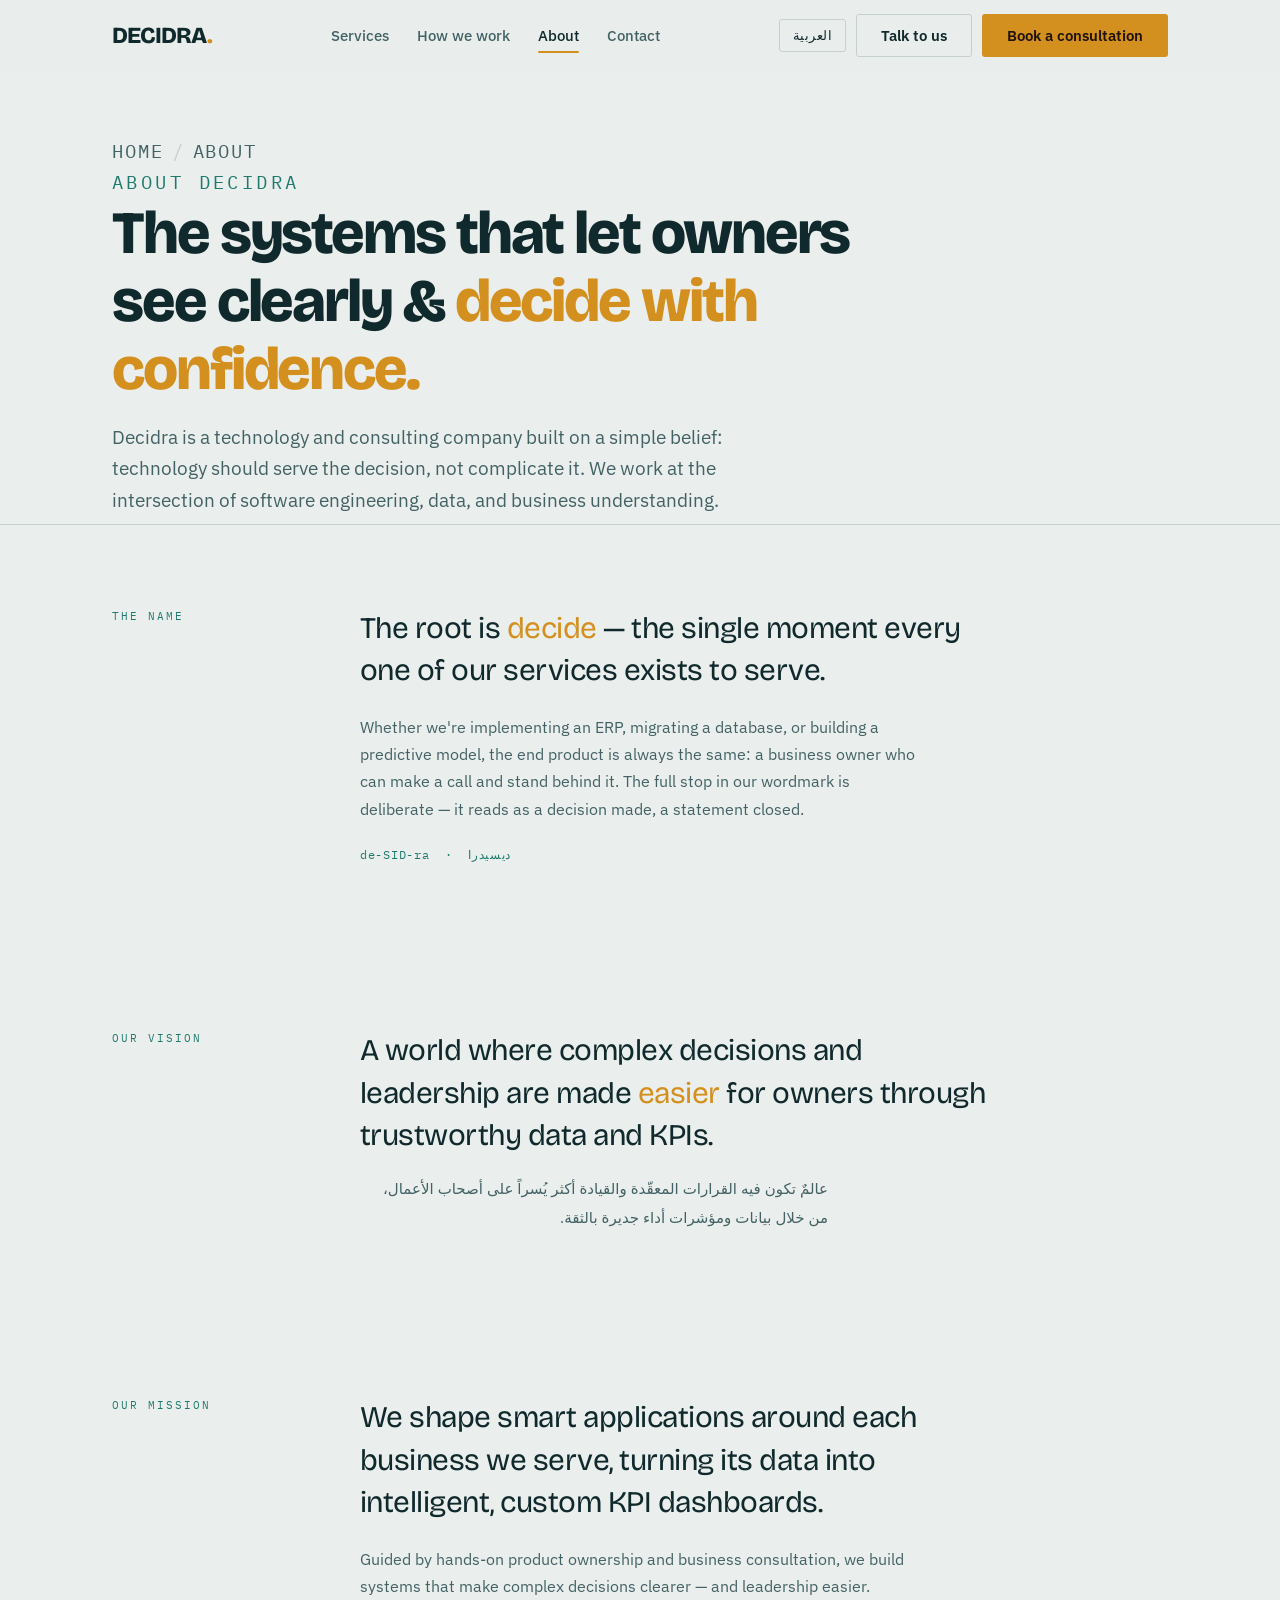
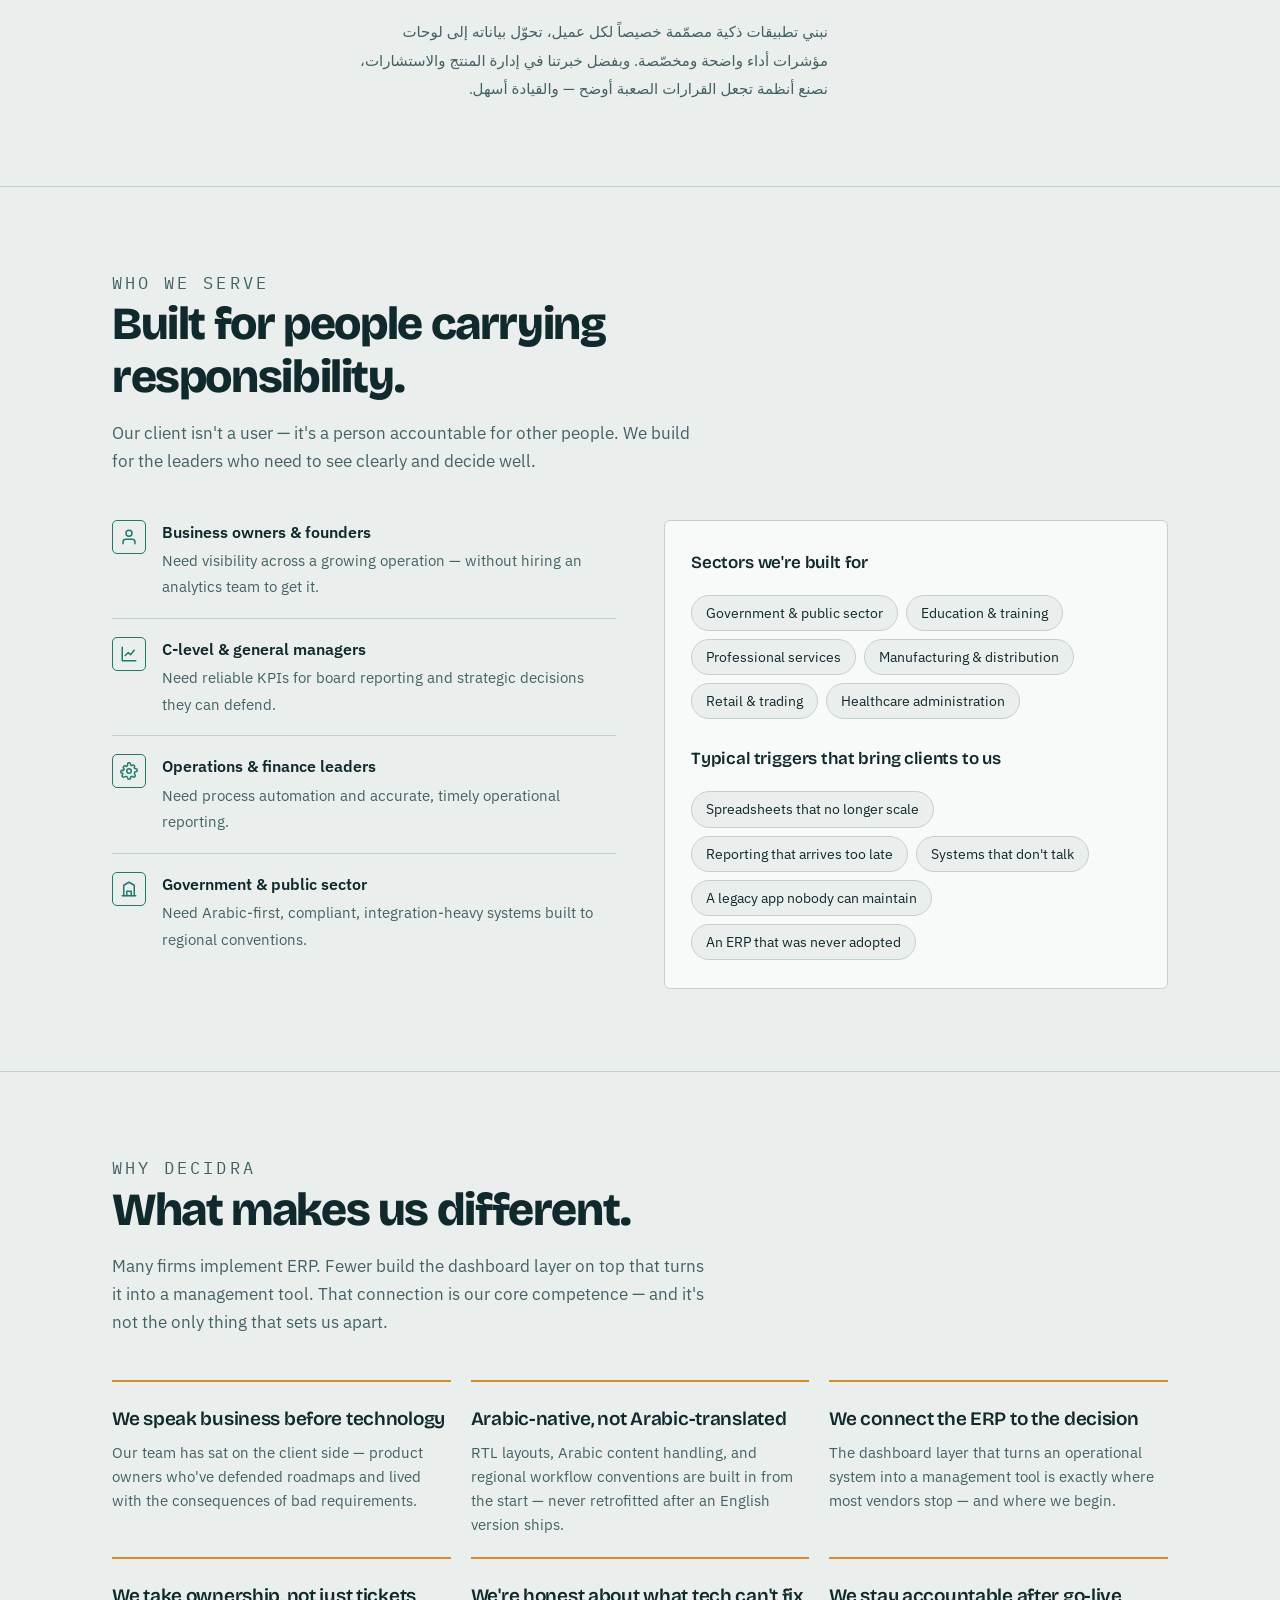
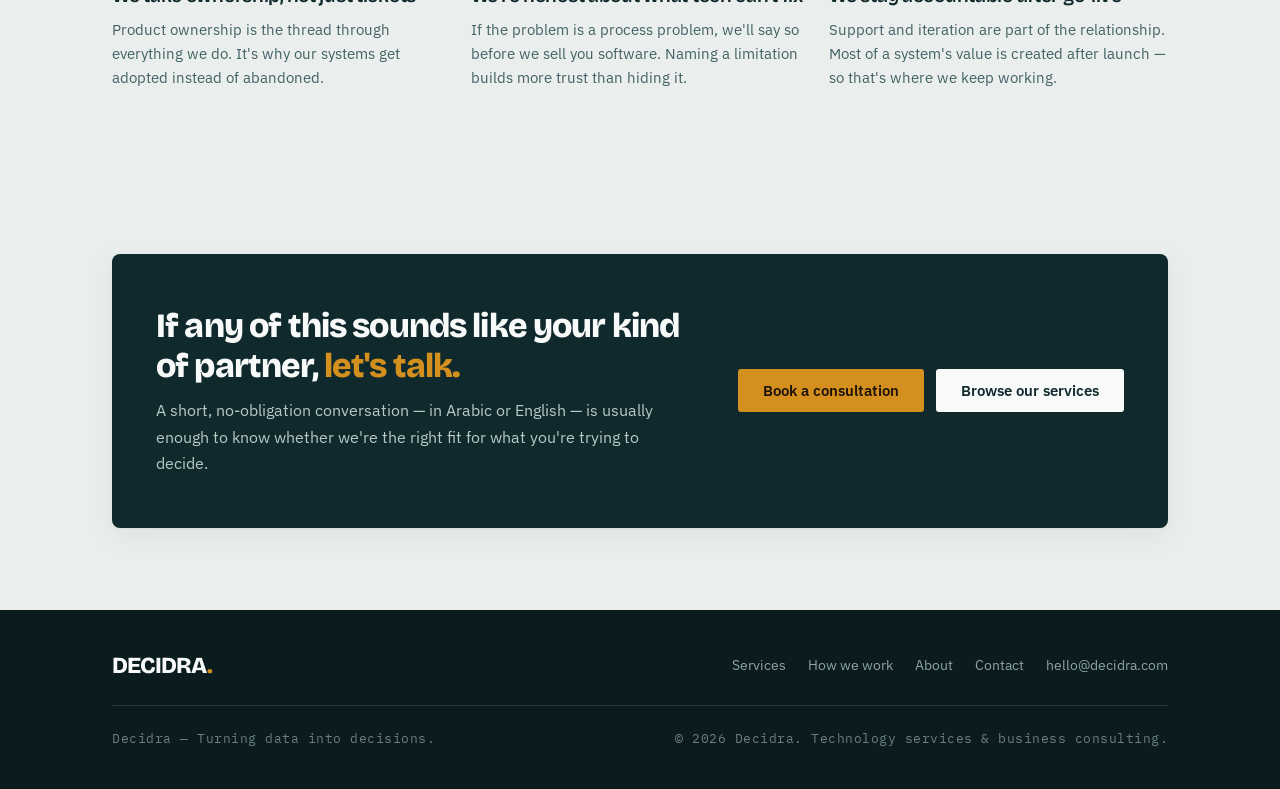
==== about.html @ bab55244 "Add files via upload" ====
<!DOCTYPE html>
<html lang="en">
<head>
<meta charset="utf-8">
<meta name="viewport" content="width=device-width, initial-scale=1">
<title>About — Decidra</title>
<meta name="description" content="Who Decidra is: our name, vision, and mission; the leaders we serve; and what makes us different. Built on a simple belief — technology should serve the decision, not complicate it.">
<meta name="theme-color" content="#10292C">
<script>(function(){try{if(localStorage.getItem('decidra-lang')==='ar'){document.documentElement.lang='ar';document.documentElement.dir='rtl';}}catch(e){}})();</script>
<link rel="preconnect" href="https://fonts.googleapis.com">
<link rel="preconnect" href="https://fonts.gstatic.com" crossorigin>
<link href="https://fonts.googleapis.com/css2?family=Bricolage+Grotesque:opsz,wght@12..96,400;12..96,600;12..96,800&family=IBM+Plex+Mono:wght@400;500&family=IBM+Plex+Sans:wght@400;500;600&family=IBM+Plex+Sans+Arabic:wght@400;500;600;700&display=swap" rel="stylesheet">
<link rel="icon" href="data:image/svg+xml,%3Csvg xmlns='http://www.w3.org/2000/svg' viewBox='0 0 32 32'%3E%3Crect width='32' height='32' rx='6' fill='%2310292C'/%3E%3Ctext x='7' y='23' font-family='Georgia,serif' font-weight='700' font-size='20' fill='%23F8FAF9'%3ED%3C/text%3E%3Ccircle cx='24' cy='20' r='3' fill='%23D4901E'/%3E%3C/svg%3E">
<link rel="stylesheet" href="assets/css/style.css">
</head>
<body>

<a class="skip" href="#main" data-i18n="skip">Skip to content</a>

<nav class="nav" id="nav">
  <div class="nav-inner">
    <a class="brand" href="index.html" aria-label="Decidra home">DECIDRA<span>.</span></a>
    <div class="nav-links" id="navLinks">
      <a href="services.html" data-i18n="nav.services">Services</a>
      <a href="how-we-work.html" data-i18n="nav.how">How we work</a>
      <a href="about.html" aria-current="page" data-i18n="nav.about">About</a>
      <a href="contact.html" data-i18n="nav.contact">Contact</a>
    </div>
    <div class="nav-cta">
      <button class="lang-toggle" id="langToggle" type="button" aria-label="Switch language — تبديل اللغة">العربية</button>
      <a class="btn btn-ghost" href="contact.html" data-i18n="nav.talk">Talk to us</a>
      <a class="btn btn-primary" href="contact.html" data-i18n="nav.book">Book a consultation</a>
      <button class="nav-toggle" id="navToggle" aria-label="Toggle menu" aria-expanded="false">
        <svg viewBox="0 0 24 24" fill="none" stroke="currentColor" stroke-width="2" stroke-linecap="round"><line x1="4" y1="7" x2="20" y2="7"/><line x1="4" y1="12" x2="20" y2="12"/><line x1="4" y1="17" x2="20" y2="17"/></svg>
      </button>
    </div>
  </div>
</nav>

<main id="main">

<header class="pagehead">
  <div class="wrap">
    <p class="crumbs"><a href="index.html" data-i18n="nav.home">Home</a><span class="sep">/</span><span data-i18n="about.crumb">About</span></p>
    <p class="eyebrow" data-i18n="about.eyebrow">About Decidra</p>
    <h1 data-i18n="about.h1">The systems that let owners see clearly &amp; <span>decide with confidence.</span></h1>
    <p data-i18n="about.p">Decidra is a technology and consulting company built on a simple belief: technology should serve the decision, not complicate it. We work at the intersection of software engineering, data, and business understanding.</p>
  </div>
</header>

<!-- THE NAME -->
<section class="sec">
  <div class="wrap">
    <div class="statement-grid">
      <p class="eyebrow reveal" data-i18n="name.eyebrow">The name</p>
      <div class="reveal">
        <p class="statement-text" data-i18n="name.stmt">The root is <em>decide</em> — the single moment every one of our services exists to serve.</p>
        <p class="statement-body" data-i18n="name.body">Whether we're implementing an ERP, migrating a database, or building a predictive model, the end product is always the same: a business owner who can make a call and stand behind it. The full stop in our wordmark is deliberate — it reads as a decision made, a statement closed.</p>
        <p class="statement-body" style="font-family:var(--mono);font-size:12px;letter-spacing:.06em;color:var(--teal);" data-i18n="name.pron">de-SID-ra &nbsp;·&nbsp; ديسيدرا</p>
      </div>
    </div>
  </div>
</section>

<!-- VISION -->
<section class="sec no-top">
  <div class="wrap">
    <div class="statement-grid">
      <p class="eyebrow reveal" data-i18n="vision.eyebrow">Our vision</p>
      <div class="reveal">
        <p class="statement-text" data-i18n="vision.stmt">A world where complex decisions and leadership are made <em>easier</em> for owners through trustworthy data and KPIs.</p>
        <p class="statement-ar" dir="auto" data-i18n="vision.alt">عالمٌ تكون فيه القرارات المعقّدة والقيادة أكثر يُسراً على أصحاب الأعمال، من خلال بيانات ومؤشرات أداء جديرة بالثقة.</p>
      </div>
    </div>
  </div>
</section>

<!-- MISSION -->
<section class="sec no-top">
  <div class="wrap">
    <div class="statement-grid">
      <p class="eyebrow reveal" data-i18n="mission.eyebrow">Our mission</p>
      <div class="reveal">
        <p class="statement-text" data-i18n="mission.stmt">We shape smart applications around each business we serve, turning its data into intelligent, custom KPI dashboards.</p>
        <p class="statement-body" data-i18n="mission.body">Guided by hands-on product ownership and business consultation, we build systems that make complex decisions clearer — and leadership easier.</p>
        <p class="statement-ar" dir="auto" data-i18n="mission.alt">نبني تطبيقات ذكية مصمّمة خصيصاً لكل عميل، تحوّل بياناته إلى لوحات مؤشرات أداء واضحة ومخصّصة. وبفضل خبرتنا في إدارة المنتج والاستشارات، نصنع أنظمة تجعل القرارات الصعبة أوضح — والقيادة أسهل.</p>
      </div>
    </div>
  </div>
</section>

<!-- WHO WE SERVE -->
<section class="sec" id="who">
  <div class="wrap">
    <div class="sec-head reveal">
      <p class="eyebrow" data-i18n="who.eyebrow">Who we serve</p>
      <h2 data-i18n="who.h2">Built for people carrying responsibility.</h2>
      <p data-i18n="who.p">Our client isn't a user — it's a person accountable for other people. We build for the leaders who need to see clearly and decide well.</p>
    </div>
    <div class="serve-grid">
      <ul class="serve-list reveal">
        <li>
          <span class="ic"><svg viewBox="0 0 24 24" fill="none" stroke="currentColor" stroke-width="2" stroke-linecap="round" stroke-linejoin="round"><path d="M20 21v-2a4 4 0 0 0-4-4H8a4 4 0 0 0-4 4v2"/><circle cx="12" cy="7" r="4"/></svg></span>
          <div><b data-i18n="who.o1t">Business owners &amp; founders</b><span data-i18n="who.o1d">Need visibility across a growing operation — without hiring an analytics team to get it.</span></div>
        </li>
        <li>
          <span class="ic"><svg viewBox="0 0 24 24" fill="none" stroke="currentColor" stroke-width="2" stroke-linecap="round" stroke-linejoin="round"><path d="M3 3v18h18"/><path d="M7 14l4-4 3 3 5-6"/></svg></span>
          <div><b data-i18n="who.o2t">C-level &amp; general managers</b><span data-i18n="who.o2d">Need reliable KPIs for board reporting and strategic decisions they can defend.</span></div>
        </li>
        <li>
          <span class="ic"><svg viewBox="0 0 24 24" fill="none" stroke="currentColor" stroke-width="2" stroke-linecap="round" stroke-linejoin="round"><circle cx="12" cy="12" r="3"/><path d="M19.4 15a1.65 1.65 0 0 0 .33 1.82l.06.06a2 2 0 1 1-2.83 2.83l-.06-.06a1.65 1.65 0 0 0-2.82 1.17V21a2 2 0 0 1-4 0v-.09A1.65 1.65 0 0 0 8 19.4a1.65 1.65 0 0 0-1.82.33l-.06.06a2 2 0 1 1-2.83-2.83l.06-.06A1.65 1.65 0 0 0 3.6 15H3a2 2 0 0 1 0-4h.09A1.65 1.65 0 0 0 5 8.4l-.06.06a2 2 0 1 1 2.83-2.83l.06.06A1.65 1.65 0 0 0 10 3.6V3a2 2 0 0 1 4 0v.09a1.65 1.65 0 0 0 2.18 1.52l-.06-.06a2 2 0 1 1 2.83 2.83l-.06.06A1.65 1.65 0 0 0 20.4 9H21a2 2 0 0 1 0 4h-.09a1.65 1.65 0 0 0-1.51 1z"/></svg></span>
          <div><b data-i18n="who.o3t">Operations &amp; finance leaders</b><span data-i18n="who.o3d">Need process automation and accurate, timely operational reporting.</span></div>
        </li>
        <li>
          <span class="ic"><svg viewBox="0 0 24 24" fill="none" stroke="currentColor" stroke-width="2" stroke-linecap="round" stroke-linejoin="round"><path d="M3 21h18"/><path d="M5 21V7l7-4 7 4v14"/><path d="M9 21v-6h6v6"/></svg></span>
          <div><b data-i18n="who.o4t">Government &amp; public sector</b><span data-i18n="who.o4d">Need Arabic-first, compliant, integration-heavy systems built to regional conventions.</span></div>
        </li>
      </ul>

      <div class="sectors reveal">
        <h4 data-i18n="sectors.title">Sectors we're built for</h4>
        <ul>
          <li data-i18n="sec.s1">Government &amp; public sector</li>
          <li data-i18n="sec.s2">Education &amp; training</li>
          <li data-i18n="sec.s3">Professional services</li>
          <li data-i18n="sec.s4">Manufacturing &amp; distribution</li>
          <li data-i18n="sec.s5">Retail &amp; trading</li>
          <li data-i18n="sec.s6">Healthcare administration</li>
        </ul>
        <h4 style="margin-top:26px;" data-i18n="triggers.title">Typical triggers that bring clients to us</h4>
        <ul>
          <li data-i18n="trg.t1">Spreadsheets that no longer scale</li>
          <li data-i18n="trg.t2">Reporting that arrives too late</li>
          <li data-i18n="trg.t3">Systems that don't talk</li>
          <li data-i18n="trg.t4">A legacy app nobody can maintain</li>
          <li data-i18n="trg.t5">An ERP that was never adopted</li>
        </ul>
      </div>
    </div>
  </div>
</section>

<!-- WHY DECIDRA -->
<section class="sec" id="why">
  <div class="wrap">
    <div class="sec-head reveal">
      <p class="eyebrow" data-i18n="why.eyebrow">Why Decidra</p>
      <h2 data-i18n="why.h2b">What makes us different.</h2>
      <p data-i18n="why.pb">Many firms implement ERP. Fewer build the dashboard layer on top that turns it into a management tool. That connection is our core competence — and it's not the only thing that sets us apart.</p>
    </div>
    <div class="diff-grid">
      <div class="diff reveal"><h3 data-i18n="diff.speak.t">We speak business before technology</h3><p data-i18n="diff.speak.d">Our team has sat on the client side — product owners on real programs who've defended roadmaps and lived with the consequences of bad requirements.</p></div>
      <div class="diff reveal"><h3 data-i18n="diff.arabic.t">Arabic-native, not Arabic-translated</h3><p data-i18n="diff.arabic.d">RTL layouts, Arabic content handling, and regional workflow conventions are built in from the start — never retrofitted after an English version ships.</p></div>
      <div class="diff reveal"><h3 data-i18n="diff.connect.t">We connect the ERP to the decision</h3><p data-i18n="diff.connect.d">The dashboard layer that turns an operational system into a management tool is exactly where most vendors stop — and where we begin.</p></div>
      <div class="diff reveal"><h3 data-i18n="diff.own.t">We take ownership, not just tickets</h3><p data-i18n="diff.own.d">Product ownership is the thread through everything we do. It's why our systems get adopted instead of abandoned.</p></div>
      <div class="diff reveal"><h3 data-i18n="diff.honest.t">We're honest about what tech can't fix</h3><p data-i18n="diff.honest.d">If the problem is a process problem, we'll say so before we sell you software. Naming a limitation builds more trust than hiding it.</p></div>
      <div class="diff reveal"><h3 data-i18n="diff.stay.t">We stay accountable after go-live</h3><p data-i18n="diff.stay.d">Support and iteration are part of the relationship. Most of a system's value is created after launch — so that's where we keep working.</p></div>
    </div>
  </div>
</section>

<section class="sec no-top">
  <div class="wrap">
    <div class="cta-band reveal">
      <div>
        <h3 data-i18n="cta.about.h">If any of this sounds like your kind of partner, <span>let's talk.</span></h3>
        <p data-i18n="cta.about.p">A short, no-obligation conversation — in Arabic or English — is usually enough to know whether we're the right fit for what you're trying to decide.</p>
      </div>
      <div class="btn-actions">
        <a class="btn btn-primary" href="contact.html" data-i18n="btn.bookConsult">Book a consultation</a>
        <a class="btn btn-light" href="services.html" data-i18n="btn.browseServices">Browse our services</a>
      </div>
    </div>
  </div>
</section>

</main>

<footer class="footer">
  <div class="wrap">
    <div class="footer-inner">
      <a class="brand" href="index.html">DECIDRA<span>.</span></a>
      <div class="footer-links">
        <a href="services.html" data-i18n="nav.services">Services</a>
        <a href="how-we-work.html" data-i18n="nav.how">How we work</a>
        <a href="about.html" data-i18n="nav.about">About</a>
        <a href="contact.html" data-i18n="nav.contact">Contact</a>
        <a href="mailto:hello@decidra.com">hello@decidra.com</a>
      </div>
    </div>
    <div class="footer-legal">
      <span data-i18n="foot.tag">Decidra — Turning data into decisions.</span>
      <span data-i18n="foot.rights">© <span id="year">2026</span> Decidra. Technology services &amp; business consulting.</span>
    </div>
  </div>
</footer>

<script src="assets/js/i18n.js"></script>
<script src="assets/js/main.js"></script>
</body>
</html>
---- assets/css/style.css ----
/* ============================================================
   DECIDRA — shared stylesheet
   Turning data into decisions.
   ============================================================ */

:root{
  --ink:#10292C;
  --ink-soft:#436265;
  --paper:#EAEEEC;
  --card:#F8FAF9;
  --line:#C3D0CE;
  --teal:#1F7A6E;
  --amber:#D4901E;
  --display:"Bricolage Grotesque",system-ui,sans-serif;
  --body:"IBM Plex Sans",system-ui,sans-serif;
  --mono:"IBM Plex Mono",ui-monospace,monospace;
  --maxw:1120px;
  --shadow:0 1px 2px rgba(16,41,44,.04), 0 8px 30px rgba(16,41,44,.06);
}

*{box-sizing:border-box;}

html{scroll-behavior:smooth;scroll-padding-top:84px;}

body{
  margin:0;
  background:var(--paper);
  color:var(--ink);
  font-family:var(--body);
  font-size:16px;
  line-height:1.65;
  -webkit-font-smoothing:antialiased;
  text-rendering:optimizeLegibility;
}

a{color:inherit;}

.wrap{max-width:var(--maxw);margin:0 auto;padding:0 32px;}

.skip{
  position:absolute;left:-999px;top:0;background:var(--ink);color:var(--card);
  padding:10px 16px;border-radius:4px;z-index:200;
}
.skip:focus{left:16px;top:12px;}

/* ---------- shared type ---------- */
.eyebrow{
  font-family:var(--mono);
  font-size:11px;
  letter-spacing:.18em;
  text-transform:uppercase;
  color:var(--teal);
  margin:0 0 14px;
}
.amber{color:var(--amber);}

/* ---------- buttons ---------- */
.btn{
  display:inline-flex;align-items:center;gap:9px;
  font-family:var(--body);font-weight:600;font-size:15px;
  padding:13px 24px;border-radius:3px;border:1.5px solid transparent;
  text-decoration:none;cursor:pointer;line-height:1;white-space:nowrap;
  transition:transform .12s ease, background .18s ease, box-shadow .18s ease, border-color .18s ease;
}
.btn svg{width:16px;height:16px;flex:none;}
.btn-primary{background:var(--amber);color:#20140a;}
.btn-primary:hover{background:#c2831a;transform:translateY(-1px);box-shadow:0 6px 18px rgba(212,144,30,.32);}
.btn-dark{background:var(--ink);color:var(--card);}
.btn-dark:hover{background:#0a1c1e;transform:translateY(-1px);}
.btn-ghost{background:transparent;color:var(--ink);border-color:var(--line);}
.btn-ghost:hover{border-color:var(--ink);background:rgba(16,41,44,.03);}
.btn-light{background:var(--card);color:var(--ink);}
.btn-light:hover{background:#fff;transform:translateY(-1px);}

/* ---------- nav ---------- */
.nav{
  position:sticky;top:0;z-index:100;
  background:rgba(234,238,236,.82);
  backdrop-filter:saturate(150%) blur(12px);
  -webkit-backdrop-filter:saturate(150%) blur(12px);
  border-bottom:1px solid transparent;
  transition:border-color .25s ease, box-shadow .25s ease;
}
.nav.scrolled{border-bottom-color:var(--line);box-shadow:0 1px 20px rgba(16,41,44,.05);}
.nav-inner{
  max-width:var(--maxw);margin:0 auto;padding:14px 32px;
  display:flex;align-items:center;justify-content:space-between;gap:24px;
}
.brand{
  font-family:var(--display);font-weight:800;font-size:23px;letter-spacing:-.04em;
  text-decoration:none;color:var(--ink);line-height:1;
}
.brand span{color:var(--amber);}
.nav-links{display:flex;align-items:center;gap:28px;}
.nav-links a{
  text-decoration:none;color:var(--ink-soft);font-size:14.5px;font-weight:500;
  transition:color .15s ease;position:relative;
}
.nav-links a:hover{color:var(--ink);}
.nav-links a[aria-current="page"]{color:var(--ink);}
.nav-links a[aria-current="page"]::after{
  content:"";position:absolute;left:0;right:0;bottom:-6px;height:2px;background:var(--amber);border-radius:2px;
}
.nav-cta{display:flex;align-items:center;gap:10px;}
.nav-toggle{display:none;background:none;border:0;cursor:pointer;padding:8px;color:var(--ink);}
.nav-toggle svg{width:24px;height:24px;display:block;}

@media (max-width:940px){
  .nav-links{
    position:absolute;top:100%;left:0;right:0;
    flex-direction:column;align-items:stretch;gap:0;
    background:var(--paper);border-bottom:1px solid var(--line);
    padding:8px 0;display:none;
  }
  .nav-links.open{display:flex;}
  .nav-links a{padding:13px 32px;border-top:1px solid var(--line);}
  .nav-links a[aria-current="page"]::after{display:none;}
  .nav-links a[aria-current="page"]{color:var(--amber);}
  .nav-cta .btn-ghost{display:none;}
  .nav-toggle{display:block;}
}

/* ---------- hero (home) ---------- */
.hero{padding:76px 0 56px;position:relative;overflow:hidden;}
.hero-grid{display:grid;grid-template-columns:1.05fr .95fr;gap:56px;align-items:center;}
.hero-kick{
  display:inline-flex;align-items:center;gap:9px;
  font-family:var(--mono);font-size:11px;letter-spacing:.14em;text-transform:uppercase;
  color:var(--teal);background:var(--card);border:1px solid var(--line);
  padding:6px 13px;border-radius:100px;margin:0 0 22px;
}
.hero-kick .dot{width:6px;height:6px;border-radius:50%;background:var(--amber);}
.hero h1{
  font-family:var(--display);font-weight:800;
  font-size:clamp(38px,5.6vw,64px);line-height:1.12;letter-spacing:-.035em;margin:0 0 22px;
}
.hero h1 em{font-style:normal;color:var(--amber);}
.hero-sub{font-size:clamp(17px,2vw,19px);color:var(--ink-soft);line-height:1.6;max-width:46ch;margin:0 0 32px;}
.hero-actions{display:flex;flex-wrap:wrap;gap:14px;margin:0 0 30px;}
.hero-trust{
  font-family:var(--mono);font-size:11px;letter-spacing:.12em;text-transform:uppercase;
  color:var(--ink-soft);margin:0;display:flex;flex-wrap:wrap;gap:8px 16px;align-items:center;
}
.hero-trust b{color:var(--ink);font-weight:500;}
.hero-fig-wrap{background:var(--card);border:1px solid var(--line);border-radius:6px;padding:26px 22px 18px;box-shadow:var(--shadow);}
.hero-fig{width:100%;height:auto;display:block;}
.hero-fig-cap{
  font-family:var(--mono);font-size:10px;letter-spacing:.16em;text-transform:uppercase;
  color:var(--ink-soft);margin:14px 0 0;text-align:center;
}
@media (max-width:900px){
  .hero-grid{grid-template-columns:1fr;gap:36px;}
  .hero{padding:48px 0 40px;}
  .hero-fig-wrap{order:2;}
}

/* ---------- interior page header ---------- */
.pagehead{padding:64px 0 8px;position:relative;overflow:hidden;}
.pagehead .eyebrow{color:var(--teal);}
.pagehead h1{
  font-family:var(--display);font-weight:800;
  font-size:clamp(34px,5.2vw,60px);letter-spacing:-.035em;line-height:1.14;margin:0 0 18px;max-width:20ch;
}
.pagehead h1 span{color:var(--amber);}
.pagehead p{font-size:clamp(17px,2vw,19px);color:var(--ink-soft);max-width:58ch;margin:0;}
.crumbs{font-family:var(--mono);font-size:11px;letter-spacing:.1em;text-transform:uppercase;color:var(--ink-soft);margin:0 0 22px;}
.crumbs a{text-decoration:none;color:var(--ink-soft);}
.crumbs a:hover{color:var(--ink);}
.crumbs .sep{color:var(--line);margin:0 8px;}

/* ---------- markets strip ---------- */
.strip{border-top:1px solid var(--line);border-bottom:1px solid var(--line);background:var(--card);}
.strip-inner{
  max-width:var(--maxw);margin:0 auto;padding:20px 32px;
  display:flex;flex-wrap:wrap;align-items:center;justify-content:center;gap:14px 30px;
  font-family:var(--mono);font-size:12px;letter-spacing:.08em;color:var(--ink-soft);
}
.strip-inner b{color:var(--ink);font-weight:500;}
.strip-inner .sep{width:5px;height:5px;border-radius:50%;background:var(--amber);}

/* ---------- section scaffold ---------- */
section{scroll-margin-top:84px;}
.sec{padding:82px 0;border-top:1px solid var(--line);}
.sec.no-top{border-top:0;}
.sec-head{max-width:60ch;margin:0 0 44px;}
.sec-head.center{margin-left:auto;margin-right:auto;text-align:center;}
.sec-head h2{
  font-family:var(--display);font-weight:800;
  font-size:clamp(28px,4vw,46px);letter-spacing:-.03em;line-height:1.16;margin:0 0 16px;
}
.sec-head p{color:var(--ink-soft);font-size:17px;margin:0;}

/* ---------- problem cards ---------- */
.problem-grid{display:grid;grid-template-columns:repeat(auto-fit,minmax(250px,1fr));gap:16px;}
.problem{
  background:var(--card);border:1px solid var(--line);border-radius:5px;padding:24px 22px;
  position:relative;transition:transform .15s ease, box-shadow .15s ease;
}
.problem:hover{transform:translateY(-2px);box-shadow:var(--shadow);}
.problem .q{font-family:var(--mono);font-size:11px;color:var(--amber);letter-spacing:.1em;margin:0 0 12px;}
.problem p{margin:0;font-size:15.5px;line-height:1.55;}
.problem-foot{margin-top:34px;text-align:center;font-size:17px;color:var(--ink-soft);}
.problem-foot b{color:var(--ink);font-weight:600;}

/* ---------- services ---------- */
.svc-grid{display:grid;grid-template-columns:repeat(3,1fr);gap:1px;background:var(--line);border:1px solid var(--line);border-radius:6px;overflow:hidden;}
.svc{background:var(--card);padding:26px 24px;display:flex;flex-direction:column;gap:14px;transition:background .18s ease;}
.svc:hover{background:#fff;}
.svc-top{display:flex;align-items:flex-start;justify-content:space-between;gap:12px;}
.svc-num{font-family:var(--mono);font-size:11px;color:var(--teal);letter-spacing:.1em;padding-top:6px;}
.svc-fig{width:64px;height:64px;flex:none;}
.svc-fig svg{width:100%;height:100%;display:block;}
.svc h3{font-family:var(--display);font-weight:600;font-size:20px;letter-spacing:-.02em;margin:0;line-height:1.15;}
.svc p{margin:0;font-size:14.5px;line-height:1.55;color:var(--ink-soft);}
.svc-tags{display:flex;flex-wrap:wrap;gap:6px;margin-top:auto;padding-top:4px;}
.svc-tags span{
  font-family:var(--mono);font-size:10.5px;letter-spacing:.03em;color:var(--ink-soft);
  border:1px solid var(--line);border-radius:100px;padding:3px 9px;background:var(--paper);
}
@media (max-width:900px){.svc-grid{grid-template-columns:repeat(2,1fr);}}
@media (max-width:600px){.svc-grid{grid-template-columns:1fr;}}

/* ---------- CTA band ---------- */
.cta-band{
  background:var(--ink);color:var(--card);border-radius:8px;
  padding:52px 44px;display:grid;grid-template-columns:1fr auto;gap:32px;align-items:center;box-shadow:var(--shadow);
}
.cta-band h3{font-family:var(--display);font-weight:800;font-size:clamp(24px,3vw,34px);letter-spacing:-.025em;line-height:1.2;margin:0 0 10px;}
.cta-band h3 span{color:var(--amber);}
.cta-band p{margin:0;color:#b9c9c6;max-width:52ch;font-size:16px;}
.cta-band .btn-actions{display:flex;gap:12px;flex-wrap:wrap;}
@media (max-width:760px){.cta-band{grid-template-columns:1fr;padding:40px 28px;text-align:left;}}

/* ---------- commitments ---------- */
.commit-grid{display:grid;grid-template-columns:repeat(auto-fit,minmax(230px,1fr));gap:1px;background:var(--line);border:1px solid var(--line);border-radius:6px;overflow:hidden;margin-bottom:56px;}
.commit{background:var(--card);padding:28px 26px;}
.commit .n{font-family:var(--mono);font-size:11px;color:var(--amber);letter-spacing:.1em;margin:0 0 14px;}
.commit h3{font-family:var(--display);font-weight:600;font-size:19px;letter-spacing:-.015em;margin:0 0 10px;}
.commit p{margin:0;font-size:14.5px;line-height:1.6;color:var(--ink-soft);}

/* ---------- engagement flow ---------- */
.flow-title{font-family:var(--display);font-weight:600;font-size:20px;letter-spacing:-.015em;margin:0 0 24px;}
.flow{display:grid;grid-template-columns:repeat(6,1fr);gap:1px;background:var(--line);border:1px solid var(--line);border-radius:6px;overflow:hidden;}
.flow-step{background:var(--card);padding:22px 18px;position:relative;}
.flow-step .s{font-family:var(--mono);font-size:11px;color:var(--teal);letter-spacing:.1em;display:flex;align-items:center;gap:8px;margin:0 0 12px;}
.flow-step .s .bar{height:2px;flex:1;background:var(--line);}
.flow-step:last-child .s .bar{background:var(--amber);}
.flow-step h4{font-family:var(--display);font-weight:600;font-size:16px;margin:0 0 8px;letter-spacing:-.01em;}
.flow-step p{margin:0;font-size:13px;line-height:1.5;color:var(--ink-soft);}
@media (max-width:1000px){.flow{grid-template-columns:repeat(3,1fr);}}
@media (max-width:620px){.flow{grid-template-columns:1fr;}}

/* ---------- who we serve ---------- */
.serve-grid{display:grid;grid-template-columns:1fr 1fr;gap:48px;align-items:start;}
.serve-list{list-style:none;margin:0;padding:0;}
.serve-list li{padding:18px 0;border-top:1px solid var(--line);display:flex;gap:16px;align-items:flex-start;}
.serve-list li:first-child{border-top:0;padding-top:0;}
.serve-list .ic{width:34px;height:34px;flex:none;border:1.5px solid var(--teal);border-radius:5px;display:flex;align-items:center;justify-content:center;color:var(--teal);}
.serve-list .ic svg{width:18px;height:18px;}
.serve-list b{display:block;font-weight:600;font-size:15.5px;margin-bottom:2px;}
.serve-list span{font-size:14.5px;color:var(--ink-soft);line-height:1.5;}
.sectors{background:var(--card);border:1px solid var(--line);border-radius:6px;padding:28px 26px;}
.sectors h4{font-family:var(--display);font-weight:600;font-size:17px;margin:0 0 18px;letter-spacing:-.01em;}
.sectors ul{list-style:none;margin:0;padding:0;display:flex;flex-wrap:wrap;gap:8px;}
.sectors li{font-size:13.5px;border:1px solid var(--line);border-radius:100px;padding:6px 14px;background:var(--paper);}
@media (max-width:820px){.serve-grid{grid-template-columns:1fr;gap:36px;}}

/* ---------- differentiators ---------- */
.diff-grid{display:grid;grid-template-columns:repeat(auto-fit,minmax(280px,1fr));gap:20px;}
.diff{padding:26px 0 0;border-top:2px solid var(--amber);}
.diff h3{font-family:var(--display);font-weight:600;font-size:19px;letter-spacing:-.015em;margin:0 0 10px;line-height:1.2;}
.diff p{margin:0;font-size:15px;line-height:1.6;color:var(--ink-soft);}

/* ---------- statement (vision / mission) ---------- */
.statement-grid{display:grid;grid-template-columns:200px 1fr;gap:48px;align-items:start;}
.statement-text{
  font-family:var(--display);font-weight:400;font-size:clamp(21px,2.7vw,30px);
  line-height:1.42;letter-spacing:-.017em;margin:0;max-width:34ch;
}
.statement-text em{font-style:normal;color:var(--amber);}
.statement-body{font-size:16px;line-height:1.7;color:var(--ink-soft);margin:22px 0 0;max-width:56ch;}
.statement-ar{font-size:15px;line-height:1.9;color:var(--ink-soft);margin:18px 0 0;max-width:52ch;direction:rtl;text-align:right;}
@media (max-width:820px){.statement-grid{grid-template-columns:1fr;gap:22px;}}

/* ---------- prose ---------- */
.prose h2{font-family:var(--display);font-weight:600;font-size:clamp(24px,3.2vw,36px);letter-spacing:-.025em;line-height:1.15;margin:0 0 22px;}
.prose p{max-width:64ch;color:var(--ink-soft);margin:0 0 18px;}
.prose p:last-child{margin-bottom:0;}
.prose strong{color:var(--ink);font-weight:600;}

/* ---------- contact ---------- */
.contact{background:var(--ink);color:var(--card);}
.contact .eyebrow{color:var(--amber);}
.contact-grid{display:grid;grid-template-columns:1fr 1.1fr;gap:56px;align-items:start;padding:82px 0;}
.contact h2{font-family:var(--display);font-weight:800;font-size:clamp(30px,4vw,48px);letter-spacing:-.03em;line-height:1.16;margin:0 0 18px;}
.contact h2 span{color:var(--amber);}
.contact-lede{color:#b9c9c6;font-size:17px;margin:0 0 32px;max-width:44ch;}
.contact-info{list-style:none;margin:0;padding:0;}
.contact-info li{display:flex;gap:14px;align-items:flex-start;padding:16px 0;border-top:1px solid rgba(195,208,206,.18);}
.contact-info li:first-child{border-top:0;}
.contact-info .ic{width:36px;height:36px;flex:none;border:1px solid rgba(195,208,206,.28);border-radius:6px;display:flex;align-items:center;justify-content:center;color:var(--amber);}
.contact-info .ic svg{width:18px;height:18px;}
.contact-info .lbl{font-family:var(--mono);font-size:10.5px;letter-spacing:.12em;text-transform:uppercase;color:#8fa5a2;margin:0 0 3px;}
.contact-info a,.contact-info span{color:var(--card);text-decoration:none;font-size:15.5px;}
.contact-info a:hover{color:var(--amber);}

.form-card{background:var(--card);color:var(--ink);border-radius:8px;padding:32px 30px;box-shadow:0 20px 50px rgba(0,0,0,.28);}
.form-card h3{font-family:var(--display);font-weight:600;font-size:21px;letter-spacing:-.02em;margin:0 0 4px;}
.form-card .fnote{font-size:14px;color:var(--ink-soft);margin:0 0 22px;}
.field{margin-bottom:16px;}
.field label{display:block;font-size:13px;font-weight:600;margin:0 0 6px;}
.field label .req{color:var(--amber);}
.field input,.field select,.field textarea{
  width:100%;font-family:var(--body);font-size:15px;color:var(--ink);
  background:var(--paper);border:1.5px solid var(--line);border-radius:5px;padding:11px 13px;
  transition:border-color .15s ease, box-shadow .15s ease;
}
.field textarea{resize:vertical;min-height:96px;}
.field input:focus,.field select:focus,.field textarea:focus{outline:none;border-color:var(--teal);box-shadow:0 0 0 3px rgba(31,122,110,.15);}
.field-row{display:grid;grid-template-columns:1fr 1fr;gap:16px;}
.form-submit{width:100%;justify-content:center;margin-top:6px;}
.form-legal{font-size:12.5px;color:var(--ink-soft);margin:14px 0 0;text-align:center;}
.form-status{display:none;margin-top:16px;padding:14px 16px;border-radius:6px;font-size:14.5px;background:rgba(31,122,110,.1);border:1px solid var(--teal);color:var(--ink);}
.form-status.show{display:block;}
@media (max-width:860px){.contact-grid{grid-template-columns:1fr;gap:40px;padding:56px 0;}.field-row{grid-template-columns:1fr;}}

/* ---------- footer ---------- */
.footer{background:#0a1c1e;color:#8fa5a2;padding:44px 0 40px;}
.footer-inner{display:flex;flex-wrap:wrap;justify-content:space-between;gap:24px;align-items:center;}
.footer .brand{color:var(--card);}
.footer-links{display:flex;flex-wrap:wrap;gap:22px;}
.footer-links a{text-decoration:none;color:#8fa5a2;font-size:14px;transition:color .15s ease;}
.footer-links a:hover{color:var(--card);}
.footer-legal{margin-top:28px;padding-top:22px;border-top:1px solid rgba(195,208,206,.14);font-size:12.5px;font-family:var(--mono);letter-spacing:.04em;color:#6b807d;display:flex;flex-wrap:wrap;justify-content:space-between;gap:10px;}

/* ---------- motion ---------- */
.draw{stroke-dasharray:var(--len,600);stroke-dashoffset:var(--len,600);animation:draw 1.5s cubic-bezier(.4,0,.2,1) forwards;}
.draw-2{animation-delay:.35s;}
.fade-in{opacity:0;animation:fade .8s ease forwards;animation-delay:1.1s;}
@keyframes draw{to{stroke-dashoffset:0;}}
@keyframes fade{to{opacity:1;}}

.reveal{opacity:0;transform:translateY(16px);transition:opacity .6s ease, transform .6s ease;}
.reveal.in{opacity:1;transform:none;}

@media (prefers-reduced-motion:reduce){
  html{scroll-behavior:auto;}
  .draw,.fade-in,.reveal{animation:none;opacity:1;transform:none;stroke-dashoffset:0;}
}

/* ============================================================
   LANGUAGE TOGGLE
   ============================================================ */
.lang-toggle{
  display:inline-flex;align-items:center;gap:6px;cursor:pointer;
  font-family:var(--mono);font-size:12.5px;letter-spacing:.04em;font-weight:500;
  background:transparent;color:var(--ink);border:1.5px solid var(--line);
  border-radius:3px;padding:9px 13px;line-height:1;white-space:nowrap;
  transition:border-color .18s ease, background .18s ease;
}
.lang-toggle:hover{border-color:var(--ink);background:rgba(16,41,44,.03);}
.lang-toggle svg{width:14px;height:14px;flex:none;opacity:.7;}

/* ============================================================
   RTL / ARABIC
   ============================================================ */
html[dir="rtl"] body{
  font-family:"IBM Plex Sans Arabic","IBM Plex Sans",system-ui,sans-serif;
}
/* Headings & display use the Arabic family (Bricolage has no Arabic) */
html[dir="rtl"] h1,
html[dir="rtl"] h2,
html[dir="rtl"] h3,
html[dir="rtl"] h4,
html[dir="rtl"] .hero h1,
html[dir="rtl"] .sec-head h2,
html[dir="rtl"] .statement-text,
html[dir="rtl"] .cta-band h3,
html[dir="rtl"] .contact h2,
html[dir="rtl"] .pagehead h1,
html[dir="rtl"] .flow-title,
html[dir="rtl"] .prose h2{
  font-family:"IBM Plex Sans Arabic","IBM Plex Sans",sans-serif;
  font-weight:700;
  letter-spacing:0;
  line-height:1.45;
}
/* Brand wordmark stays Latin in both directions */
html[dir="rtl"] .brand{font-family:var(--display);}

/* Mono / eyebrow labels: Arabic font + no letter-spacing (it breaks Arabic joining) */
html[dir="rtl"] .eyebrow,
html[dir="rtl"] .hero-kick,
html[dir="rtl"] .hero-trust,
html[dir="rtl"] .hero-fig-cap,
html[dir="rtl"] .strip-inner,
html[dir="rtl"] .crumbs,
html[dir="rtl"] .svc-num,
html[dir="rtl"] .svc-tags span,
html[dir="rtl"] .contact-info .lbl,
html[dir="rtl"] .flow-step .s,
html[dir="rtl"] .commit .n,
html[dir="rtl"] .problem .q,
html[dir="rtl"] .plate-ref,
html[dir="rtl"] .lang-toggle,
html[dir="rtl"] .footer-legal{
  font-family:"IBM Plex Sans Arabic","IBM Plex Sans",sans-serif;
  letter-spacing:0;
}

/* Arrows point the other way in RTL */
html[dir="rtl"] .btn svg{transform:scaleX(-1);}
/* …except the hamburger lines, which are symmetric anyway */
html[dir="rtl"] .nav-toggle svg{transform:none;}

/* Bilingual statement line: let the browser pick direction from content */
.statement-ar{unicode-bidi:plaintext;text-align:start;}
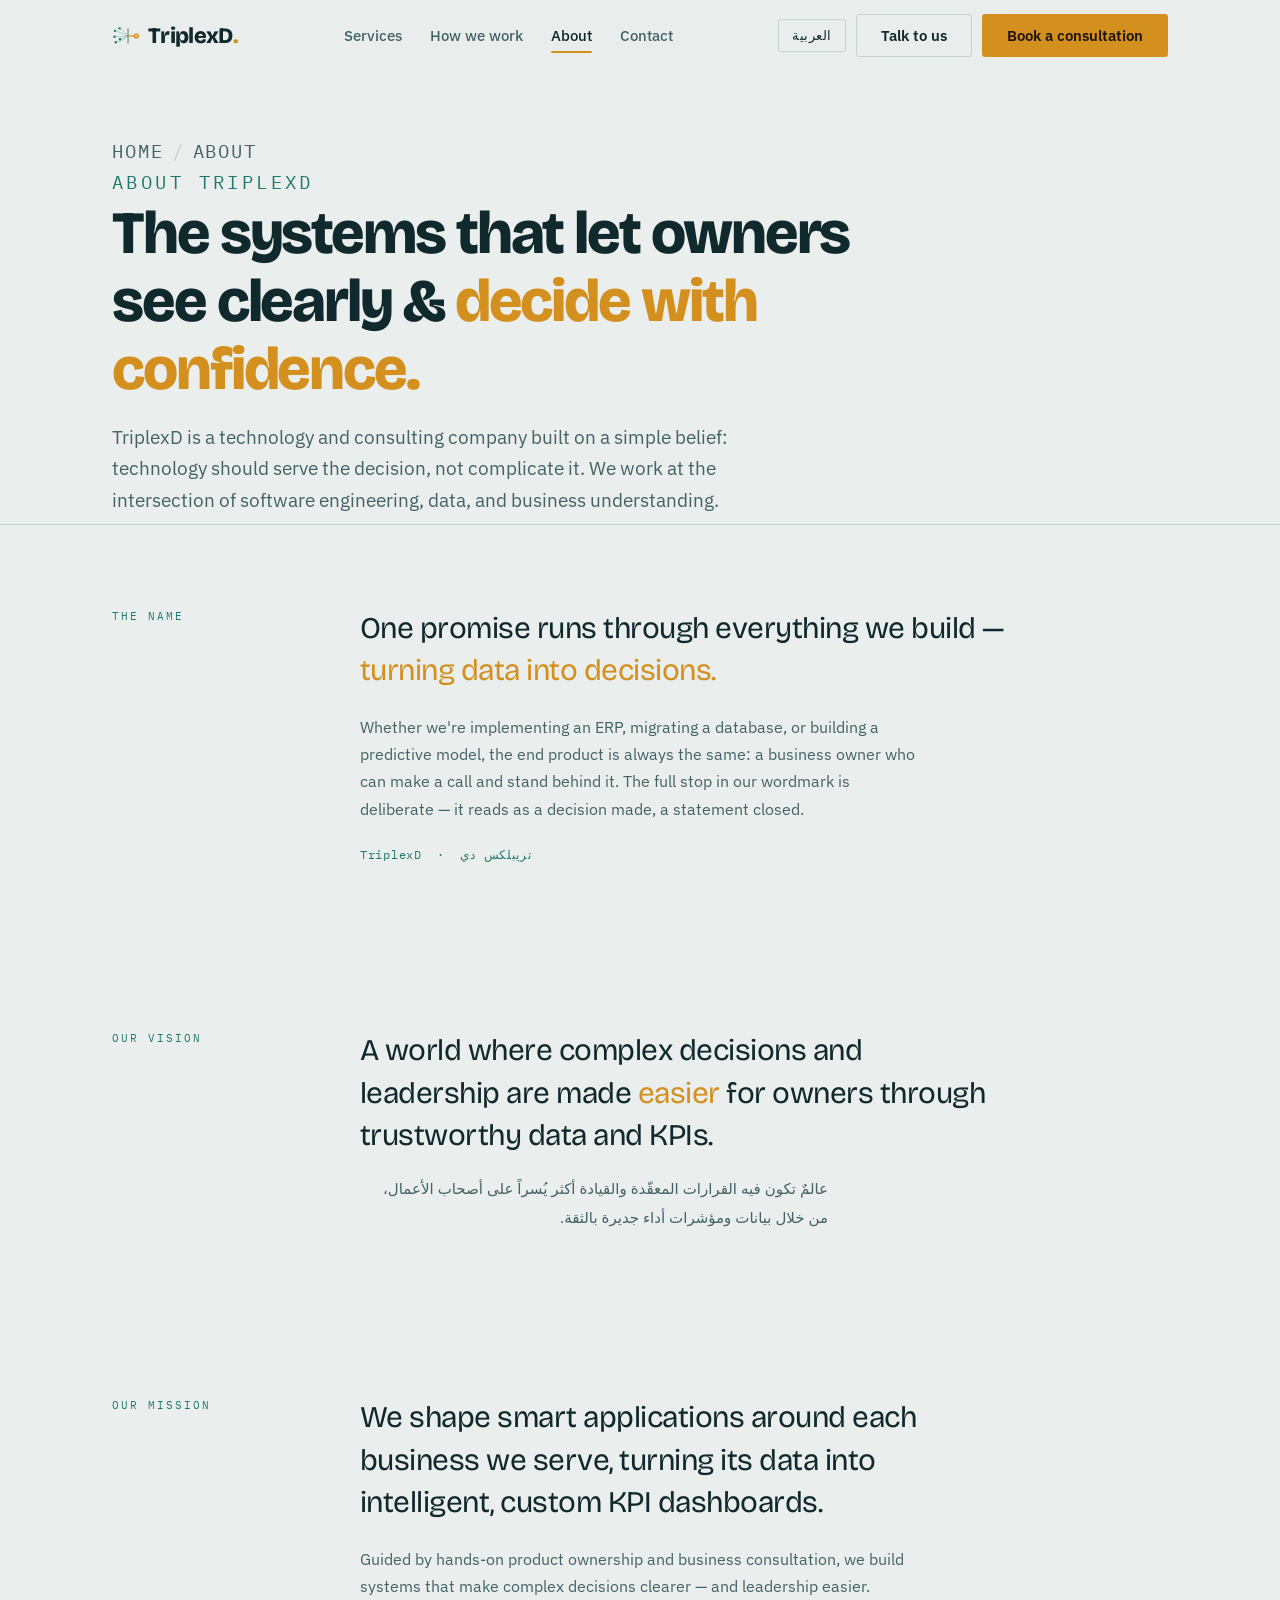
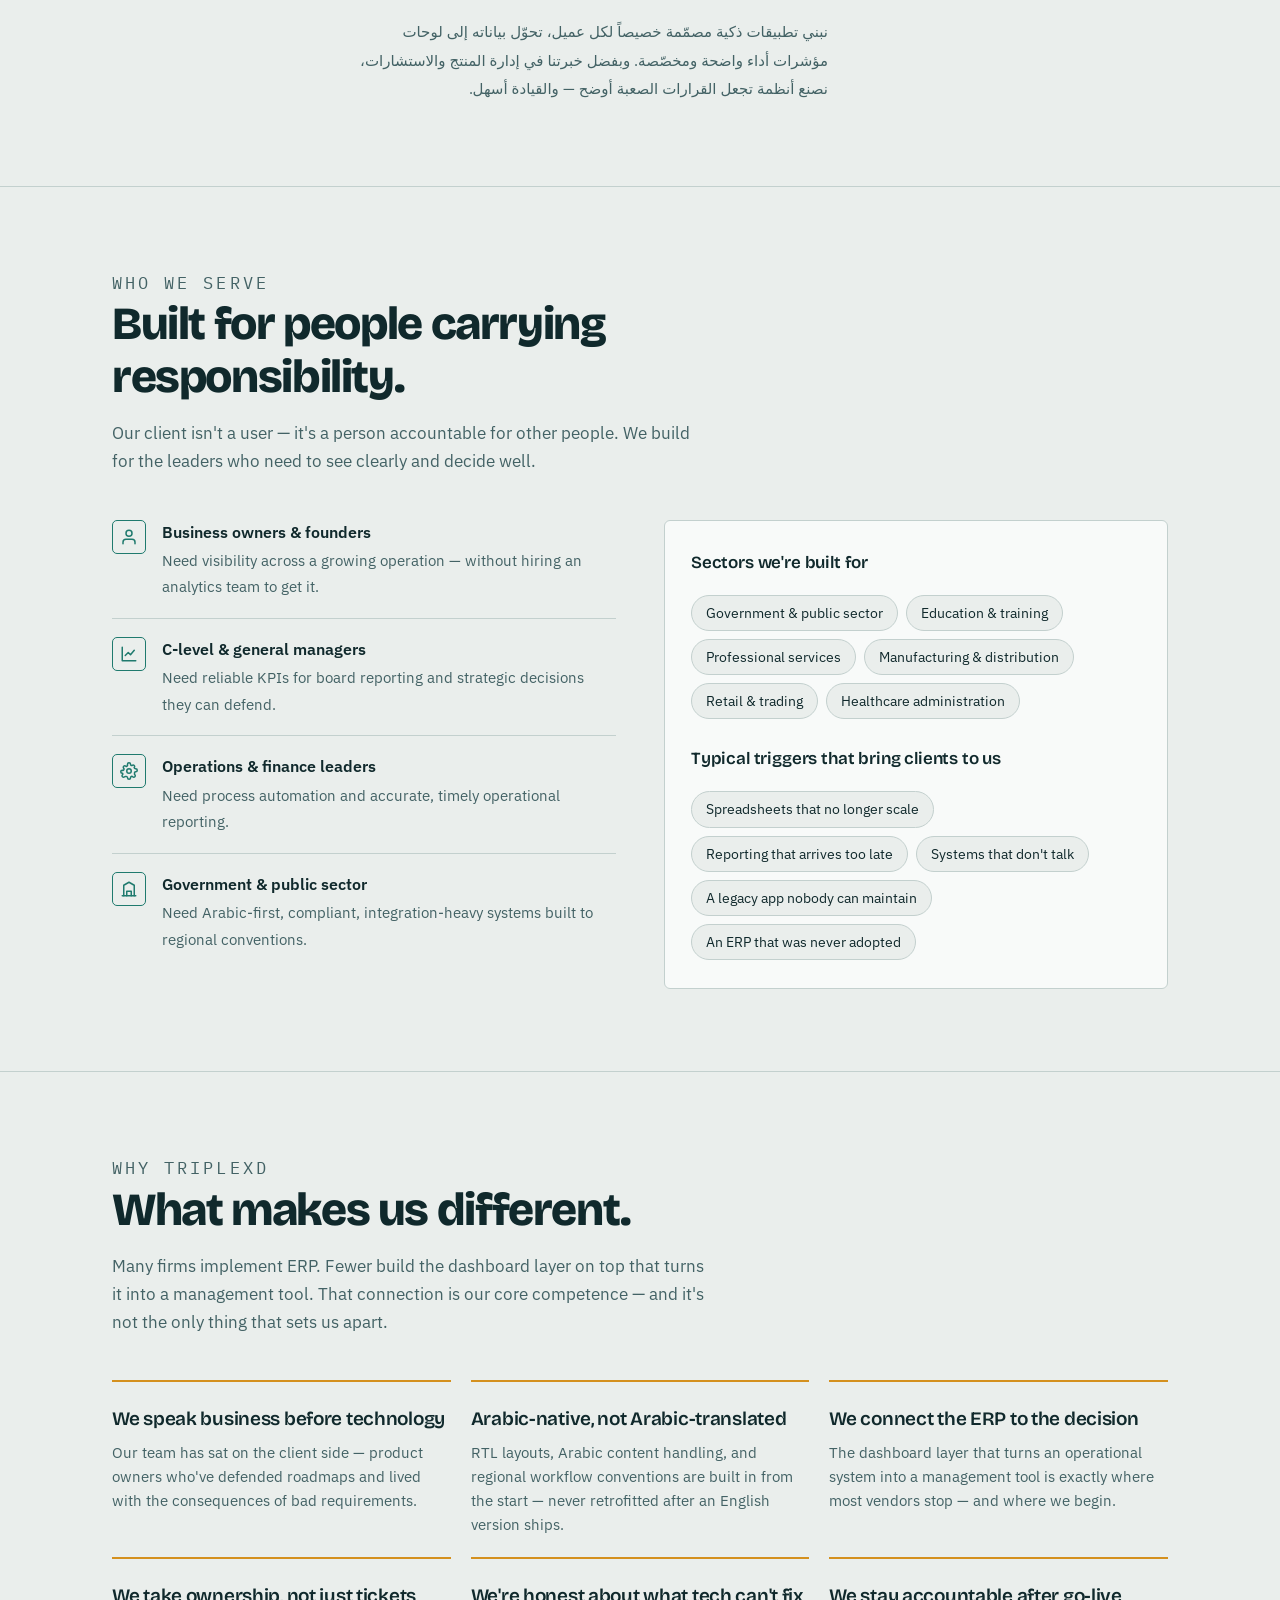
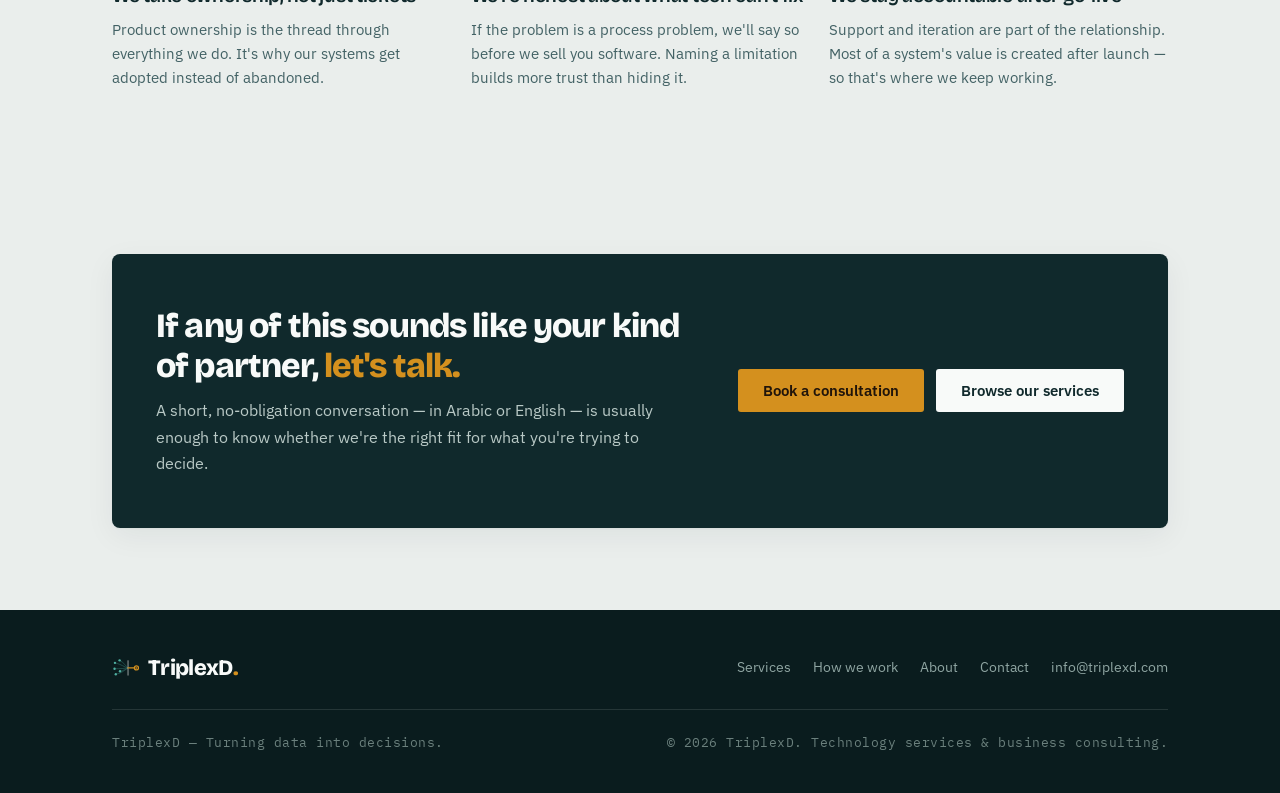
==== commit a076b004: "Add files via upload" ====
--- a/about.html
+++ b/about.html
@@ -3,14 +3,14 @@
 <head>
 <meta charset="utf-8">
 <meta name="viewport" content="width=device-width, initial-scale=1">
-<title>About — Decidra</title>
-<meta name="description" content="Who Decidra is: our name, vision, and mission; the leaders we serve; and what makes us different. Built on a simple belief — technology should serve the decision, not complicate it.">
+<title>About — TriplexD</title>
+<meta name="description" content="Who TriplexD is: our name, vision, and mission; the leaders we serve; and what makes us different. Built on a simple belief — technology should serve the decision, not complicate it.">
 <meta name="theme-color" content="#10292C">
-<script>(function(){try{if(localStorage.getItem('decidra-lang')==='ar'){document.documentElement.lang='ar';document.documentElement.dir='rtl';}}catch(e){}})();</script>
+<script>(function(){try{if(localStorage.getItem('triplexd-lang')==='ar'){document.documentElement.lang='ar';document.documentElement.dir='rtl';}}catch(e){}})();</script>
 <link rel="preconnect" href="https://fonts.googleapis.com">
 <link rel="preconnect" href="https://fonts.gstatic.com" crossorigin>
 <link href="https://fonts.googleapis.com/css2?family=Bricolage+Grotesque:opsz,wght@12..96,400;12..96,600;12..96,800&family=IBM+Plex+Mono:wght@400;500&family=IBM+Plex+Sans:wght@400;500;600&family=IBM+Plex+Sans+Arabic:wght@400;500;600;700&display=swap" rel="stylesheet">
-<link rel="icon" href="data:image/svg+xml,%3Csvg xmlns='http://www.w3.org/2000/svg' viewBox='0 0 32 32'%3E%3Crect width='32' height='32' rx='6' fill='%2310292C'/%3E%3Ctext x='7' y='23' font-family='Georgia,serif' font-weight='700' font-size='20' fill='%23F8FAF9'%3ED%3C/text%3E%3Ccircle cx='24' cy='20' r='3' fill='%23D4901E'/%3E%3C/svg%3E">
+<link rel="icon" href="assets/brand/triplexd-favicon.svg">
 <link rel="stylesheet" href="assets/css/style.css">
 </head>
 <body>
@@ -19,7 +19,7 @@
 
 <nav class="nav" id="nav">
   <div class="nav-inner">
-    <a class="brand" href="index.html" aria-label="Decidra home">DECIDRA<span>.</span></a>
+    <a class="brand" href="index.html" aria-label="TriplexD home"><svg class="mark" viewBox="0 0 64 64" xmlns="http://www.w3.org/2000/svg" aria-hidden="true"><g transform="translate(-1,1)"><g fill="#1F7A6E"><circle cx="8" cy="20" r="2.8"/><circle cx="7" cy="34" r="2.8"/><circle cx="10" cy="47" r="2.8"/><circle cx="19" cy="14" r="2.8"/><circle cx="20" cy="40" r="2.8"/></g><g fill="none" stroke="#1F7A6E" stroke-width="1.5" opacity=".45"><path d="M8 20 C 24 24, 30 30, 39 32"/><path d="M7 34 C 22 34, 30 33, 39 32"/><path d="M10 47 C 26 44, 32 36, 39 32"/><path d="M19 14 C 30 20, 34 28, 39 32"/><path d="M20 40 C 30 38, 34 34, 39 32"/></g><line x1="39" y1="14" x2="39" y2="50" stroke="#10292C" stroke-width="1.5"/><line x1="39" y1="32" x2="55" y2="32" stroke="#D4901E" stroke-width="3.2" stroke-linecap="round"/><circle cx="59" cy="32" r="4.8" fill="none" stroke="#D4901E" stroke-width="3.2"/><circle cx="59" cy="32" r="1.8" fill="#D4901E"/></g></svg><span class="wm">TriplexD<span class="dot">.</span></span></a>
     <div class="nav-links" id="navLinks">
       <a href="services.html" data-i18n="nav.services">Services</a>
       <a href="how-we-work.html" data-i18n="nav.how">How we work</a>
@@ -42,9 +42,9 @@
 <header class="pagehead">
   <div class="wrap">
     <p class="crumbs"><a href="index.html" data-i18n="nav.home">Home</a><span class="sep">/</span><span data-i18n="about.crumb">About</span></p>
-    <p class="eyebrow" data-i18n="about.eyebrow">About Decidra</p>
+    <p class="eyebrow" data-i18n="about.eyebrow">About TriplexD</p>
     <h1 data-i18n="about.h1">The systems that let owners see clearly &amp; <span>decide with confidence.</span></h1>
-    <p data-i18n="about.p">Decidra is a technology and consulting company built on a simple belief: technology should serve the decision, not complicate it. We work at the intersection of software engineering, data, and business understanding.</p>
+    <p data-i18n="about.p">TriplexD is a technology and consulting company built on a simple belief: technology should serve the decision, not complicate it. We work at the intersection of software engineering, data, and business understanding.</p>
   </div>
 </header>
 
@@ -54,9 +54,9 @@
     <div class="statement-grid">
       <p class="eyebrow reveal" data-i18n="name.eyebrow">The name</p>
       <div class="reveal">
-        <p class="statement-text" data-i18n="name.stmt">The root is <em>decide</em> — the single moment every one of our services exists to serve.</p>
+        <p class="statement-text" data-i18n="name.stmt">One promise runs through everything we build — <em>turning data into decisions.</em></p>
         <p class="statement-body" data-i18n="name.body">Whether we're implementing an ERP, migrating a database, or building a predictive model, the end product is always the same: a business owner who can make a call and stand behind it. The full stop in our wordmark is deliberate — it reads as a decision made, a statement closed.</p>
-        <p class="statement-body" style="font-family:var(--mono);font-size:12px;letter-spacing:.06em;color:var(--teal);" data-i18n="name.pron">de-SID-ra &nbsp;·&nbsp; ديسيدرا</p>
+        <p class="statement-body" style="font-family:var(--mono);font-size:12px;letter-spacing:.06em;color:var(--teal);" data-i18n="name.pron">TriplexD &nbsp;·&nbsp; تريبلكس دي</p>
       </div>
     </div>
   </div>
@@ -140,11 +140,11 @@
   </div>
 </section>
 
-<!-- WHY DECIDRA -->
+<!-- WHY TRIPLEXD -->
 <section class="sec" id="why">
   <div class="wrap">
     <div class="sec-head reveal">
-      <p class="eyebrow" data-i18n="why.eyebrow">Why Decidra</p>
+      <p class="eyebrow" data-i18n="why.eyebrow">Why TriplexD</p>
       <h2 data-i18n="why.h2b">What makes us different.</h2>
       <p data-i18n="why.pb">Many firms implement ERP. Fewer build the dashboard layer on top that turns it into a management tool. That connection is our core competence — and it's not the only thing that sets us apart.</p>
     </div>
@@ -179,18 +179,18 @@
 <footer class="footer">
   <div class="wrap">
     <div class="footer-inner">
-      <a class="brand" href="index.html">DECIDRA<span>.</span></a>
+      <a class="brand" href="index.html"><svg class="mark" viewBox="0 0 64 64" xmlns="http://www.w3.org/2000/svg" aria-hidden="true"><g transform="translate(-1,1)"><g fill="#4FB0A2"><circle cx="8" cy="20" r="2.8"/><circle cx="7" cy="34" r="2.8"/><circle cx="10" cy="47" r="2.8"/><circle cx="19" cy="14" r="2.8"/><circle cx="20" cy="40" r="2.8"/></g><g fill="none" stroke="#4FB0A2" stroke-width="1.5" opacity=".5"><path d="M8 20 C 24 24, 30 30, 39 32"/><path d="M7 34 C 22 34, 30 33, 39 32"/><path d="M10 47 C 26 44, 32 36, 39 32"/><path d="M19 14 C 30 20, 34 28, 39 32"/><path d="M20 40 C 30 38, 34 34, 39 32"/></g><line x1="39" y1="14" x2="39" y2="50" stroke="#EAEEEC" stroke-width="1.5"/><line x1="39" y1="32" x2="55" y2="32" stroke="#D4901E" stroke-width="3.2" stroke-linecap="round"/><circle cx="59" cy="32" r="4.8" fill="none" stroke="#D4901E" stroke-width="3.2"/><circle cx="59" cy="32" r="1.8" fill="#D4901E"/></g></svg><span class="wm">TriplexD<span class="dot">.</span></span></a>
       <div class="footer-links">
         <a href="services.html" data-i18n="nav.services">Services</a>
         <a href="how-we-work.html" data-i18n="nav.how">How we work</a>
         <a href="about.html" data-i18n="nav.about">About</a>
         <a href="contact.html" data-i18n="nav.contact">Contact</a>
-        <a href="mailto:hello@decidra.com">hello@decidra.com</a>
+        <a href="mailto:info@triplexd.com">info@triplexd.com</a>
       </div>
     </div>
     <div class="footer-legal">
-      <span data-i18n="foot.tag">Decidra — Turning data into decisions.</span>
-      <span data-i18n="foot.rights">© <span id="year">2026</span> Decidra. Technology services &amp; business consulting.</span>
+      <span data-i18n="foot.tag">TriplexD — Turning data into decisions.</span>
+      <span data-i18n="foot.rights">© <span id="year">2026</span> TriplexD. Technology services &amp; business consulting.</span>
     </div>
   </div>
 </footer>
--- a/assets/css/style.css
+++ b/assets/css/style.css
@@ -1,5 +1,5 @@
 /* ============================================================
-   DECIDRA — shared stylesheet
+   TRIPLEXD — shared stylesheet
    Turning data into decisions.
    ============================================================ */
 
@@ -87,10 +87,12 @@
   display:flex;align-items:center;justify-content:space-between;gap:24px;
 }
 .brand{
-  font-family:var(--display);font-weight:800;font-size:23px;letter-spacing:-.04em;
+  display:inline-flex;align-items:center;gap:9px;direction:ltr;
   text-decoration:none;color:var(--ink);line-height:1;
 }
-.brand span{color:var(--amber);}
+.brand .mark{width:27px;height:27px;flex:none;display:block;}
+.brand .wm{font-family:var(--display);font-weight:800;font-size:22px;letter-spacing:-.03em;line-height:1;}
+.brand .dot{color:var(--amber);}
 .nav-links{display:flex;align-items:center;gap:28px;}
 .nav-links a{
   text-decoration:none;color:var(--ink-soft);font-size:14.5px;font-weight:500;
@@ -318,6 +320,18 @@
 .field textarea{resize:vertical;min-height:96px;}
 .field input:focus,.field select:focus,.field textarea:focus{outline:none;border-color:var(--teal);box-shadow:0 0 0 3px rgba(31,122,110,.15);}
 .field-row{display:grid;grid-template-columns:1fr 1fr;gap:16px;}
+.inc-title{font-size:13px;font-weight:600;margin:0 0 14px;color:var(--ink);}
+.inc-list{list-style:none;margin:0 0 24px;padding:0;}
+.inc-list li{position:relative;padding-left:28px;margin-bottom:11px;font-size:15px;line-height:1.5;}
+.inc-list li:last-child{margin-bottom:0;}
+.inc-list li::before{
+  content:"";position:absolute;left:0;top:2px;width:18px;height:18px;border-radius:50%;
+  background:rgba(31,122,110,.12);
+}
+.inc-list li::after{
+  content:"";position:absolute;left:6px;top:6px;width:6px;height:9px;
+  border:solid var(--teal);border-width:0 2px 2px 0;transform:rotate(45deg);
+}
 .form-submit{width:100%;justify-content:center;margin-top:6px;}
 .form-legal{font-size:12.5px;color:var(--ink-soft);margin:14px 0 0;text-align:center;}
 .form-status{display:none;margin-top:16px;padding:14px 16px;border-radius:6px;font-size:14.5px;background:rgba(31,122,110,.1);border:1px solid var(--teal);color:var(--ink);}
@@ -416,3 +430,8 @@
 /* Bilingual statement line: let the browser pick direction from content */
 .statement-ar{unicode-bidi:plaintext;text-align:start;}
 
+/* Checklist mirrors in RTL */
+html[dir="rtl"] .inc-list li{padding-left:0;padding-right:28px;}
+html[dir="rtl"] .inc-list li::before{left:auto;right:0;}
+html[dir="rtl"] .inc-list li::after{left:auto;right:6px;}
+
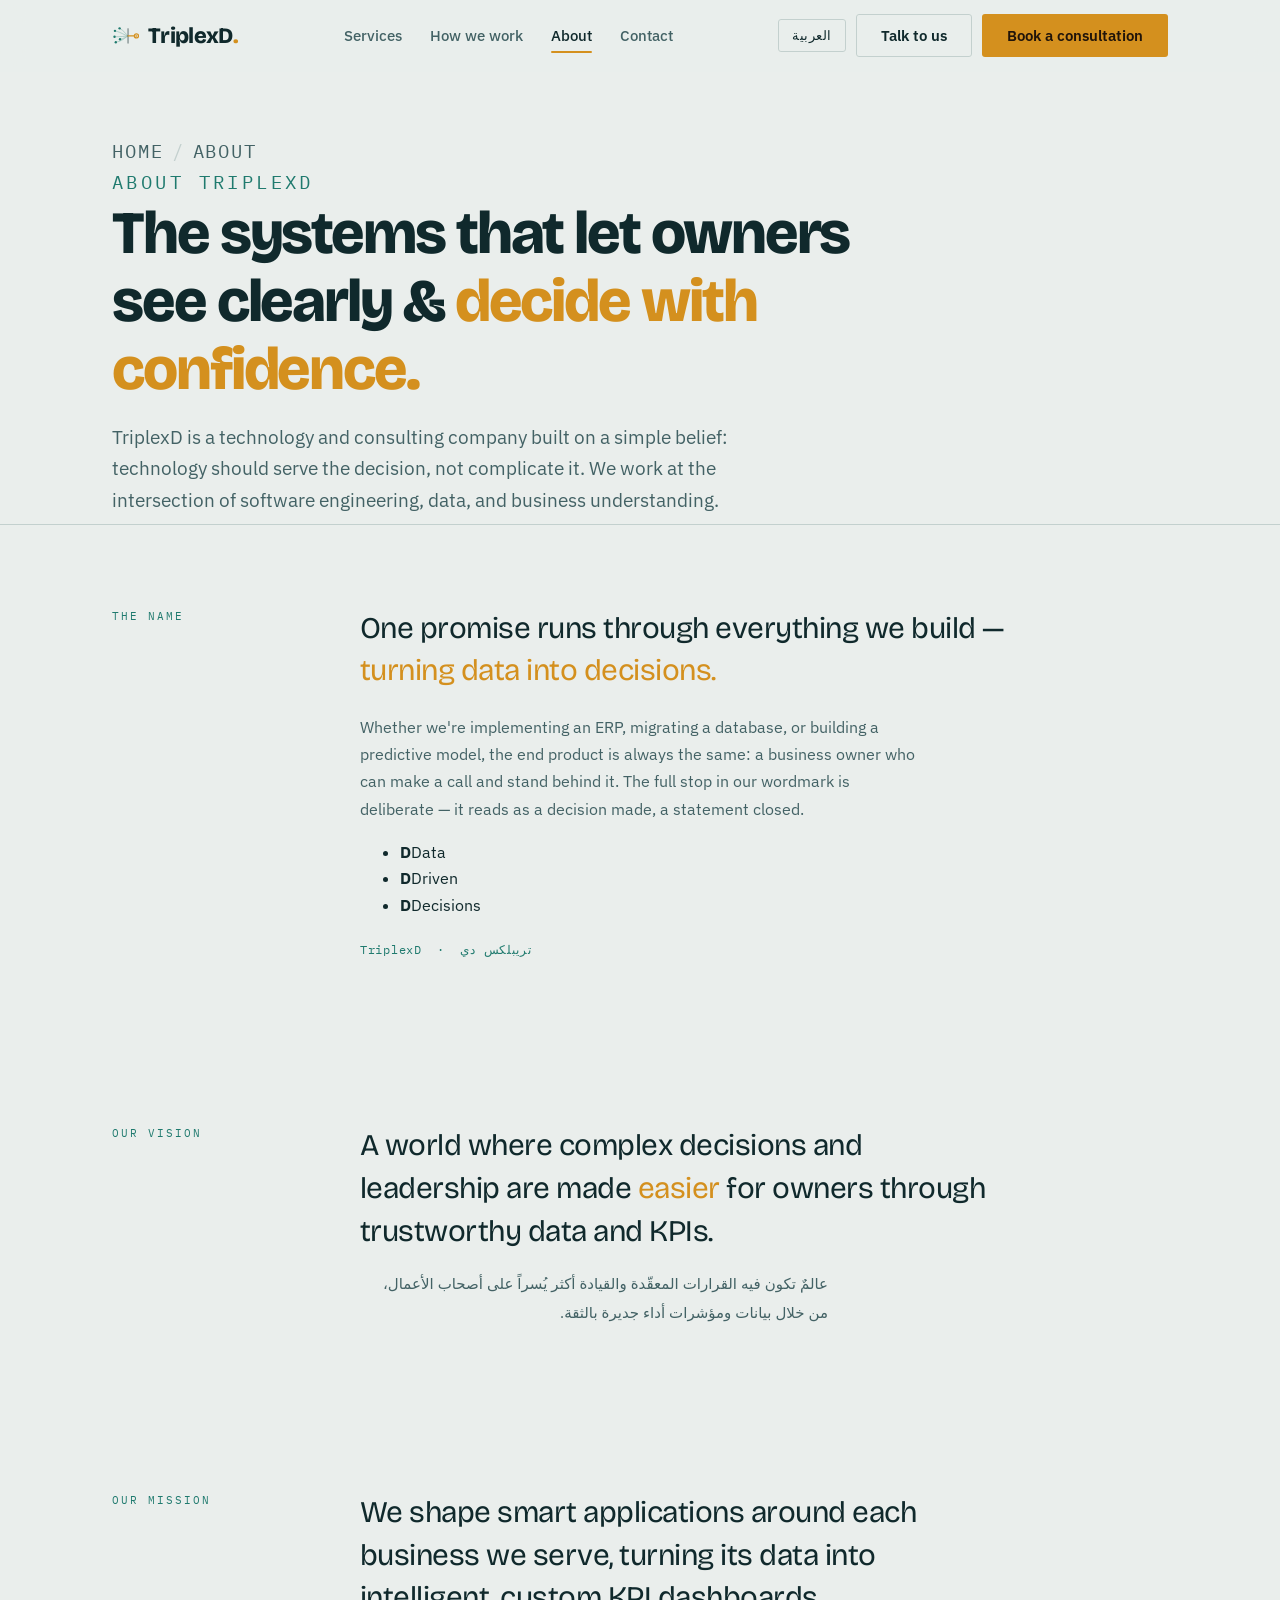
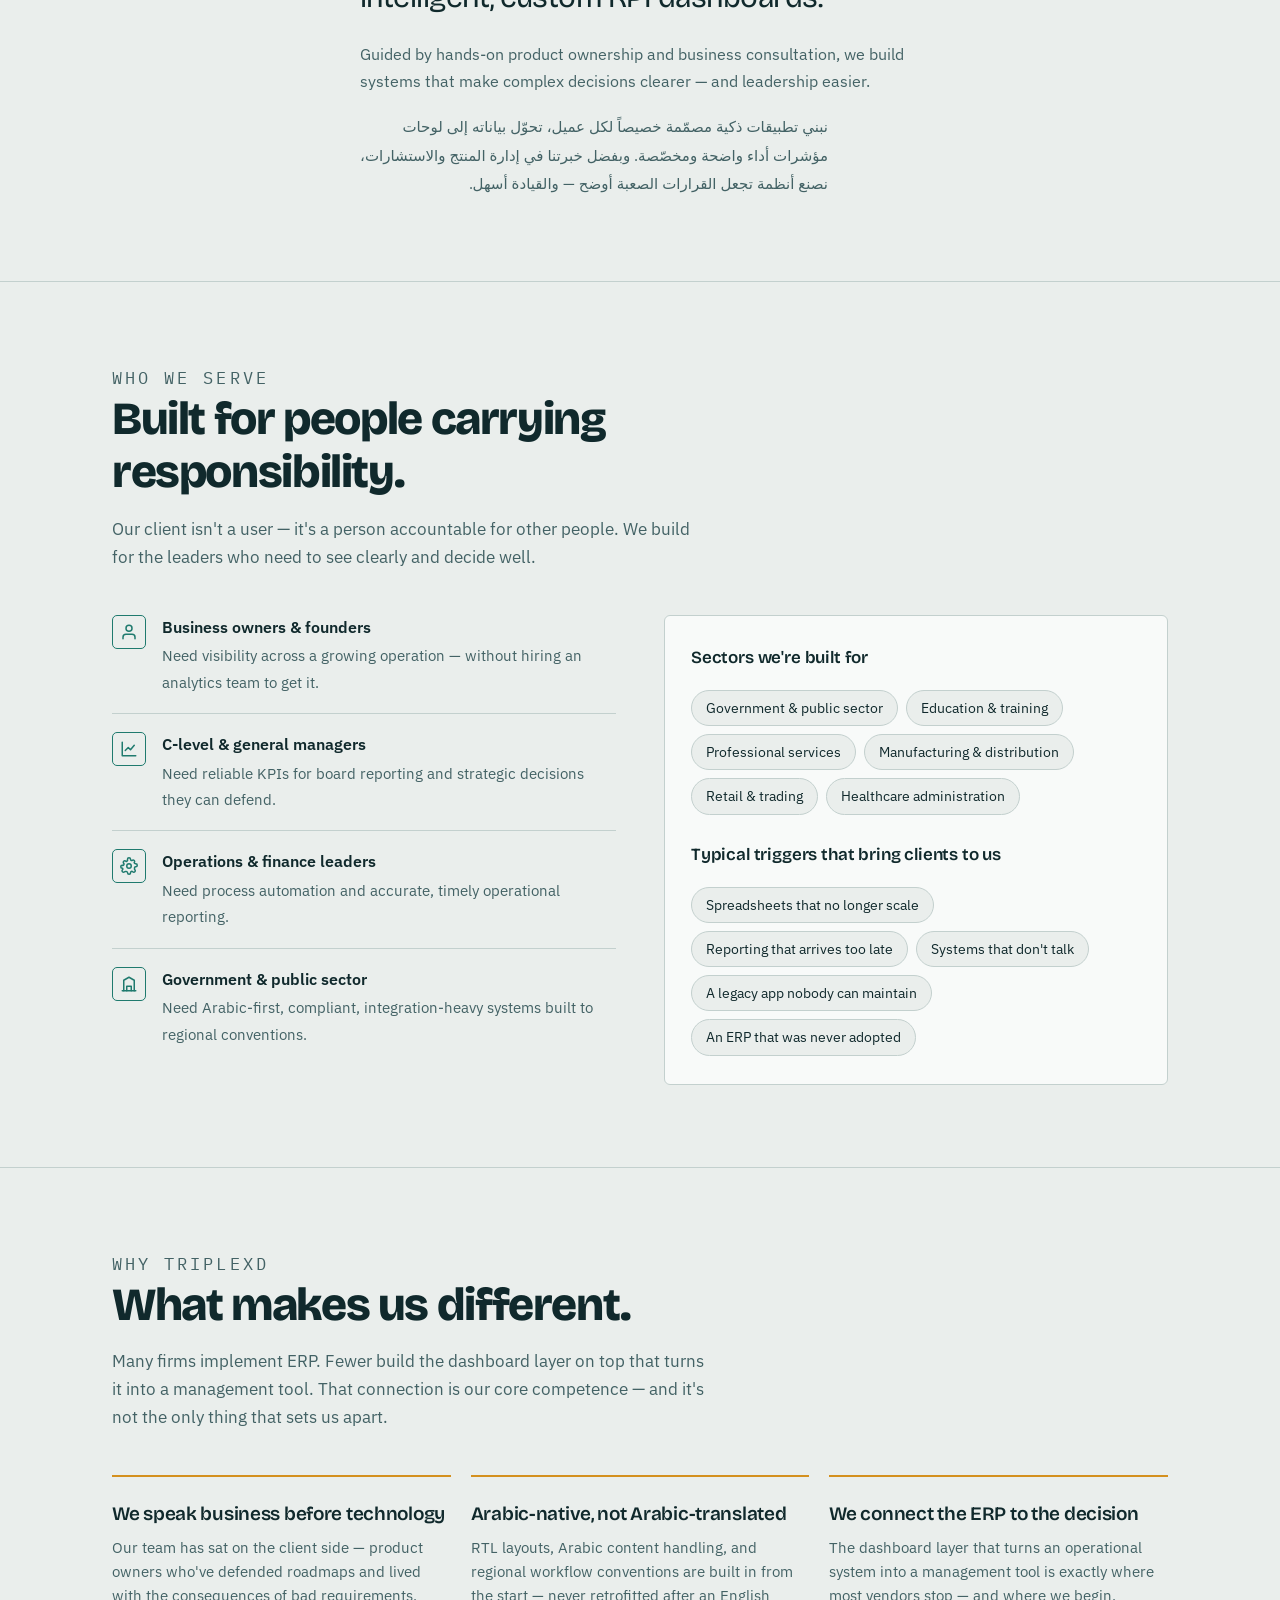
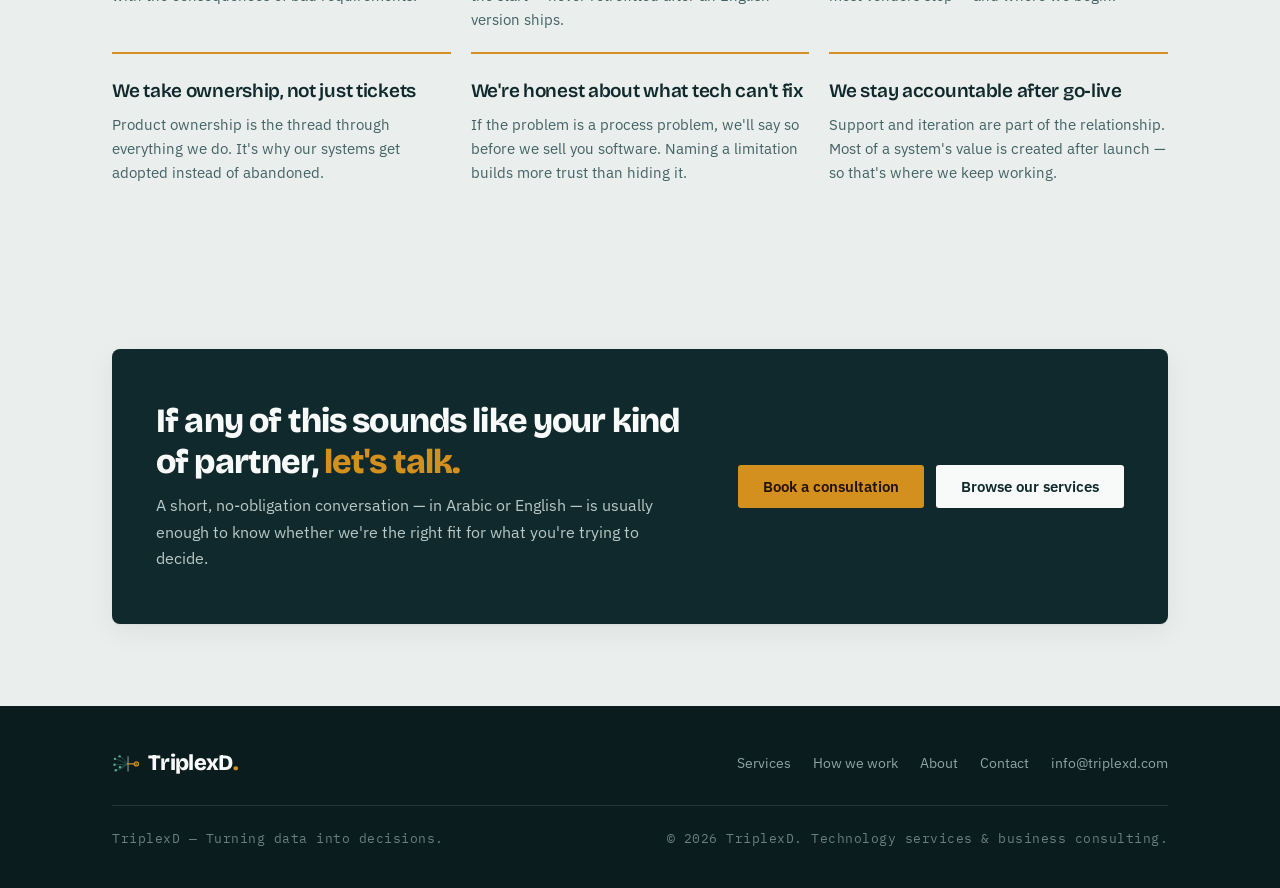
==== commit 16300710: "Add files via upload" ====
--- a/about.html
+++ b/about.html
@@ -54,9 +54,14 @@
     <div class="statement-grid">
       <p class="eyebrow reveal" data-i18n="name.eyebrow">The name</p>
       <div class="reveal">
-        <p class="statement-text" data-i18n="name.stmt">One promise runs through everything we build — <em>turning data into decisions.</em></p>
-        <p class="statement-body" data-i18n="name.body">Whether we're implementing an ERP, migrating a database, or building a predictive model, the end product is always the same: a business owner who can make a call and stand behind it. The full stop in our wordmark is deliberate — it reads as a decision made, a statement closed.</p>
-        <p class="statement-body" style="font-family:var(--mono);font-size:12px;letter-spacing:.06em;color:var(--teal);" data-i18n="name.pron">TriplexD &nbsp;·&nbsp; تريبلكس دي</p>
+        <p class="statement-text" data-i18n="name.stmt">TriplexD stands for <em>Data-Driven Decisions</em> — three D's, one belief.</p>
+        <p class="statement-body" data-i18n="name.body">It's the whole company in a name. Every system we build exists to turn raw operational data into decisions a leader can stand behind — data goes in, gets driven through trustworthy KPIs, and a confident decision comes out. The full stop in our wordmark is deliberate: it reads as a decision made, a statement closed.</p>
+        <ul class="ddd" aria-label="TriplexD — Data-Driven Decisions">
+          <li><b>D</b><span>Data</span></li>
+          <li><b>D</b><span>Driven</span></li>
+          <li><b>D</b><span>Decisions</span></li>
+        </ul>
+        <p class="statement-body" style="font-family:var(--mono);font-size:12px;letter-spacing:.06em;color:var(--teal);" data-i18n="name.pron">DDD &nbsp;·&nbsp; Data-Driven Decisions</p>
       </div>
     </div>
   </div>
